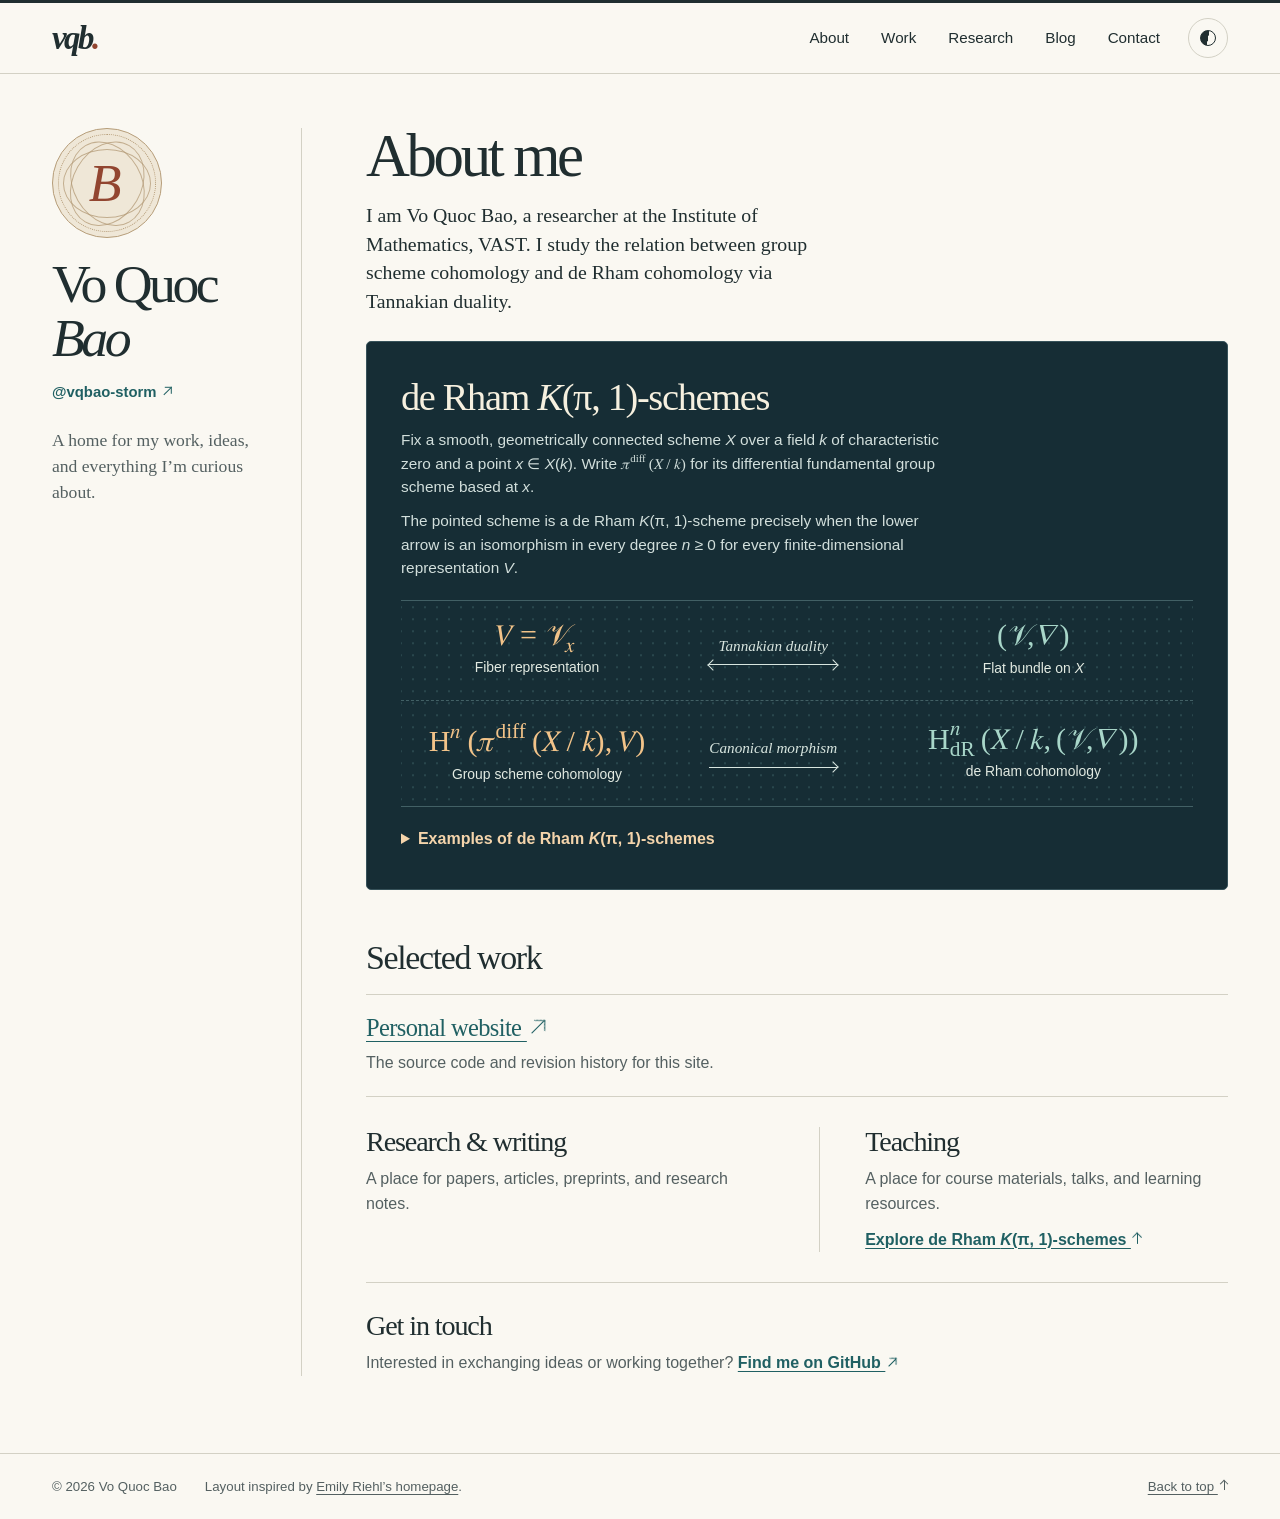
==== index.html @ aac52828 "Present de Rham K(π,1)-schemes with differential fundamental group notation" ====
<!doctype html>
<html lang="en" id="top">
<head>
  <meta charset="utf-8">
  <meta name="viewport" content="width=device-width, initial-scale=1">
  <meta name="color-scheme" content="light dark">
  <meta name="description" content="Vo Quoc Bao’s personal website for mathematics, projects, research, and teaching.">
  <title>Vo Quoc Bao · Personal homepage</title>
  <link rel="icon" href="favicon.svg" type="image/svg+xml">
  <link rel="stylesheet" href="styles.css">
  <script src="main.js" defer></script>
</head>
<body>
  <a class="skip-link" href="#main">Skip to content</a>
  <header class="masthead">
    <div class="shell header-row">
      <a href="#top" class="signature" aria-label="Vo Quoc Bao, home">vqb<span>.</span></a>
      <nav id="navigation" class="site-nav" aria-label="Main navigation">
        <a href="#about">About</a>
        <a href="#work">Work</a>
        <a href="#publications">Research</a>
        <a href="#teaching">Blog</a>
        <a href="#contact">Contact</a>
      </nav>
      <div class="header-actions">
        <button class="theme-button" id="theme" type="button" aria-label="Switch color theme" title="Switch color theme" hidden>
          <span class="theme-icon" aria-hidden="true"></span>
        </button>
        <button class="menu-button" id="menu" type="button" aria-expanded="false" aria-controls="navigation" hidden>Menu</button>
      </div>
    </div>
  </header>

  <main class="layout shell" id="main">
    <header class="profile">
      <div class="profile-content">
        <div class="bookplate" aria-hidden="true">
          <span class="seal-ring"></span><span class="seal-ring"></span><span class="seal-ring"></span>
          <span class="seal-letter">B</span>
        </div>
        <div class="identity">
          <h1>Vo Quoc <em>Bao</em></h1>
          <a class="profile-link" href="https://github.com/vqbao-storm">@vqbao-storm <span class="link-arrow" aria-hidden="true"></span></a>
        </div>
        <p class="profile-note">A home for my work, ideas, and everything I’m curious about.</p>
      </div>
    </header>

    <div class="reading-column">
      <section id="about" aria-labelledby="about-title">
        <h2 id="about-title" class="opening-title">About me</h2>
        <p class="introduction">I am Vo Quoc Bao, a researcher at the Institute of Mathematics, VAST. I study the relation between group scheme cohomology and de Rham cohomology via Tannakian duality.</p>

        <figure class="comparison-plate" id="cohomology-comparison" aria-labelledby="comparison-title">
          <figcaption>
            <h3 id="comparison-title">de Rham <i>K</i>(π, 1)-schemes</h3>
            <p>Fix a smooth, geometrically connected scheme <i>X</i> over a field <i>k</i> of characteristic zero and a point <i>x</i> ∈ <i>X</i>(<i>k</i>). Write <math aria-label="pi diff of X over k"><msup><mi>π</mi><mtext>diff</mtext></msup><mo>(</mo><mi>X</mi><mo>/</mo><mi>k</mi><mo>)</mo></math> for its differential fundamental group scheme based at <i>x</i>.</p>
            <p>The pointed scheme is a de Rham <i>K</i>(π, 1)-scheme precisely when the lower arrow is an isomorphism in every degree <i>n</i> ≥ 0 for every finite-dimensional representation <i>V</i>.</p>
          </figcaption>

          <div class="comparison-diagram">
            <div class="comparison-row">
              <div class="comparison-term">
                <math aria-label="V equals the fiber of the bundle script V at x"><mi>V</mi><mo>=</mo><msub><mi mathvariant="normal">𝒱</mi><mi>x</mi></msub></math>
                <span>Fiber representation</span>
              </div>
              <div class="comparison-bridge"><span>Tannakian duality</span><i class="map-line two-way" aria-hidden="true"></i></div>
              <div class="comparison-term">
                <math aria-label="The bundle script V with integrable connection nabla"><mo>(</mo><mi mathvariant="normal">𝒱</mi><mo>,</mo><mi>∇</mi><mo>)</mo></math>
                <span>Flat bundle on <i>X</i></span>
              </div>
            </div>
            <div class="comparison-row">
              <div class="comparison-term">
                <math aria-label="Degree n group scheme cohomology of pi diff of X over k with coefficients in V"><msup><mi mathvariant="normal">H</mi><mi>n</mi></msup><mo>(</mo><msup><mi>π</mi><mtext>diff</mtext></msup><mo>(</mo><mi>X</mi><mo>/</mo><mi>k</mi><mo>)</mo><mo>,</mo><mi>V</mi><mo>)</mo></math>
                <span>Group scheme cohomology</span>
              </div>
              <div class="comparison-bridge"><span>Canonical morphism</span><i class="map-line" aria-hidden="true"></i></div>
              <div class="comparison-term">
                <math aria-label="Degree n de Rham cohomology of X over k with coefficients in script V and nabla"><msubsup><mi mathvariant="normal">H</mi><mtext>dR</mtext><mi>n</mi></msubsup><mo>(</mo><mi>X</mi><mo>/</mo><mi>k</mi><mo>,</mo><mo>(</mo><mi mathvariant="normal">𝒱</mi><mo>,</mo><mi>∇</mi><mo>)</mo><mo>)</mo></math>
                <span>de Rham cohomology</span>
              </div>
            </div>
          </div>

          <details class="comparison-example">
            <summary>Examples of de Rham <i>K</i>(π, 1)-schemes</summary>
            <p>Smooth projective curves of genus at least one satisfy this property, as shown in <a href="https://arxiv.org/abs/2503.19695">my paper with Phung Ho Hai and Dao Van Thinh</a>.</p>
            <p>Abelian varieties also satisfy it in every dimension. See <a href="https://arxiv.org/abs/2601.01595">my paper with Quang-Khai Nguyen</a>.</p>
          </details>
        </figure>
      </section>

      <section class="work-section" id="work" aria-labelledby="work-title">
        <h2 id="work-title">Selected work</h2>
        <article class="work-entry">
          <div>
            <h3><a href="https://github.com/vqbao-storm/Vo-Quoc-Bao">Personal website <span class="link-arrow" aria-hidden="true"></span></a></h3>
            <p>The source code and revision history for this site.</p>
          </div>
        </article>
      </section>

      <div class="academic-sections">
        <section id="publications" aria-labelledby="publications-title">
          <h2 id="publications-title">Research &amp; writing</h2>
          <p>A place for papers, articles, preprints, and research notes.</p>
        </section>
        <section id="teaching" aria-labelledby="teaching-title">
          <h2 id="teaching-title">Teaching</h2>
          <p>A place for course materials, talks, and learning resources.</p>
          <a class="inline-link" href="#cohomology-comparison">Explore de Rham <i>K</i>(π, 1)-schemes <span class="link-arrow up" aria-hidden="true"></span></a>
        </section>
      </div>

      <section class="contact" id="contact" aria-labelledby="contact-title">
        <h2 id="contact-title">Get in touch</h2>
        <p>Interested in exchanging ideas or working together? <a class="inline-link" href="https://github.com/vqbao-storm">Find me on GitHub <span class="link-arrow" aria-hidden="true"></span></a></p>
      </section>
    </div>
  </main>

  <footer class="footer">
    <div class="shell footer-row">
      <span>© <span id="year">2026</span> Vo Quoc Bao</span>
      <span>Layout inspired by <a href="https://emilyriehl.github.io/">Emily Riehl’s homepage</a>.</span>
      <a class="back-link" href="#top">Back to top <span class="link-arrow up" aria-hidden="true"></span></a>
    </div>
  </footer>
</body>
</html>
---- styles.css ----
:root {
  color-scheme: light;
  --paper: #faf8f2;
  --ink: #202e30;
  --muted: #546061;
  --rule: #d3d1c5;
  --accent: #924530;
  --link: #206063;
  --seal-paper: #efe7d7;
  --seal-line: #b59c78;
  --serif: "STIX Two Text", "Iowan Old Style", "Palatino Linotype", Georgia, serif;
  --sans: "Source Sans 3", "Segoe UI", Arial, sans-serif;
}
:root[data-theme="dark"] {
  color-scheme: dark;
  --paper: #192526;
  --ink: #f0ede2;
  --muted: #bdc8c4;
  --rule: #405050;
  --accent: #edab8c;
  --link: #91d3c8;
  --seal-paper: #2d3532;
  --seal-line: #9d8b73;
}
@media (prefers-color-scheme: dark) {
  :root:not([data-theme]) {
    color-scheme: dark;
    --paper: #192526;
    --ink: #f0ede2;
    --muted: #bdc8c4;
    --rule: #405050;
    --accent: #edab8c;
    --link: #91d3c8;
    --seal-paper: #2d3532;
    --seal-line: #9d8b73;
  }
}

* { box-sizing: border-box; }
html { scroll-padding-top: 2rem; }
body {
  margin: 0;
  background: var(--paper);
  color: var(--ink);
  font: 1rem/1.6 var(--sans);
  -webkit-text-size-adjust: 100%;
}
[hidden] { display: none !important; }
h1, h2, h3, p, figure { margin: 0; }
h1, h2, h3 {
  font-family: var(--serif);
  font-weight: 400;
  line-height: 1.1;
  text-wrap: balance;
}
h2 { font-size: clamp(1.8rem, 2.65vw, 2.45rem); letter-spacing: -.04em; }
a { color: inherit; text-underline-offset: .21em; text-decoration-thickness: 1px; }
a:hover { color: var(--accent); }
:focus-visible { outline: 2px solid var(--link); outline-offset: 4px; }
button { font-family: inherit; }
.shell { width: min(1176px, calc(100% - 88px)); margin-inline: auto; }
.visually-hidden, .skip-link:not(:focus) {
  position: absolute;
  width: 1px;
  height: 1px;
  padding: 0;
  overflow: hidden;
  clip-path: inset(50%);
  white-space: nowrap;
}
.skip-link:focus {
  position: fixed;
  inset: .6rem auto auto 1rem;
  z-index: 5;
  padding: .5rem 1rem;
  background: var(--paper);
}

/* The masthead and profile stay separate from the reading column. */
.masthead { border-top: 3px solid var(--ink); border-bottom: 1px solid var(--rule); }
.header-row { display: flex; align-items: center; min-height: 70px; gap: 28px; }
.signature {
  margin-right: auto;
  color: var(--ink);
  font: italic 600 2.05rem/1 var(--serif);
  letter-spacing: -.075em;
  text-decoration: none;
}
.signature span { color: var(--accent); }
.site-nav, .header-actions { display: flex; align-items: center; }
.site-nav { gap: clamp(18px, 2.5vw, 34px); flex-wrap: wrap; }
.site-nav a {
  padding-block: 7px;
  font-size: .95rem;
  text-decoration: none;
}
.site-nav a:hover, .site-nav a:focus-visible { text-decoration: underline; }
.header-actions { gap: 8px; }
.theme-button, .menu-button {
  display: inline-grid;
  place-items: center;
  min-width: 40px;
  height: 40px;
  margin: 0;
  padding: 0 10px;
  border: 1px solid var(--rule);
  border-radius: 50%;
  background: transparent;
  color: var(--ink);
  cursor: pointer;
}
.theme-button:hover, .menu-button:hover { border-color: var(--muted); }
.theme-icon {
  width: 16px;
  height: 16px;
  border: 1.4px solid currentColor;
  border-radius: 50%;
  background: linear-gradient(100deg, currentColor 50%, transparent 51%);
}
.menu-button { border-radius: 5px; padding-inline: 13px; font-size: .92rem; }

.layout {
  display: grid;
  grid-template-columns: clamp(190px, 20vw, 250px) minmax(0, 1fr);
  gap: clamp(36px, 5vw, 75px);
  padding-block: clamp(34px, 4.25vw, 64px) clamp(45px, 6vw, 82px);
}
.profile { border-right: 1px solid var(--rule); padding-right: clamp(18px, 2.5vw, 36px); }
.profile-content { position: sticky; top: 32px; }
.bookplate {
  position: relative;
  display: grid;
  place-items: center;
  isolation: isolate;
  width: 110px;
  aspect-ratio: 1;
  border-radius: 50%;
  border: 1px solid var(--seal-line);
  background: var(--seal-paper);
  color: var(--accent);
}
.bookplate::before {
  content: "";
  position: absolute;
  inset: 5px;
  border: 1px dotted var(--seal-line);
  border-radius: inherit;
}
.seal-ring {
  position: absolute;
  inset: 18% 9%;
  border: 1px solid var(--seal-line);
  border-radius: 50%;
  opacity: .76;
}
.seal-ring:nth-child(2) { transform: rotate(60deg); }
.seal-ring:nth-child(3) { transform: rotate(120deg); }
.seal-letter { z-index: 1; font: italic 3.35rem/1 var(--serif); padding-right: .07em; }
.identity { margin-top: 20px; }
.identity h1 {
  font-size: clamp(2.65rem, 4.2vw, 3.9rem);
  line-height: .99;
  letter-spacing: -.065em;
}
.identity h1 em { display: block; }
.profile-link {
  display: inline-block;
  margin-top: 16px;
  color: var(--link);
  font-size: .93rem;
  font-weight: 600;
  text-decoration: none;
}
.profile-link:hover { text-decoration: underline; }
.profile-note {
  max-width: 24ch;
  margin-top: 22px;
  color: var(--muted);
  font: 1.1rem/1.48 var(--serif);
}
.reading-column { min-width: 0; }
.opening-title {
  margin-top: -.06em;
  font-size: clamp(2.7rem, 4.75vw, 4.25rem);
  line-height: 1.02;
  letter-spacing: -.055em;
}
.introduction {
  max-width: 48ch;
  margin-top: 14px;
  margin-bottom: 25px;
  font: clamp(1.15rem, 1.55vw, 1.4rem)/1.45 var(--serif);
}

/* Two rows separate the equivalence of coefficients from the cohomology map. */
.comparison-plate {
  --plate-line: #426065;
  --plate-gold: #f2c389;
  --plate-jade: #a8d6c9;
  container-type: inline-size;
  color: #f6f0df;
  background: #162d35;
  border: 1px solid #37525a;
  border-radius: 5px;
  padding: clamp(18px, 3vw, 34px);
}
.comparison-plate figcaption h3 {
  font-size: clamp(1.75rem, 3vw, 2.65rem);
  letter-spacing: -.035em;
}
.comparison-plate figcaption p, .comparison-example p {
  color: #d2dfdc;
  max-width: 65ch;
  font-size: .96rem;
  line-height: 1.55;
  margin-top: .6rem;
}
.comparison-diagram {
  margin-top: 1.25rem;
  border-block: 1px solid var(--plate-line);
  background: radial-gradient(circle, #29474d .72px, transparent .92px) 50% / 12px 12px;
}
.comparison-row {
  display: grid;
  grid-template-columns: minmax(0, 1fr) minmax(7.6rem, .7fr) minmax(0, 1.18fr);
  align-items: center;
  gap: 12px;
  padding: 22px 4px;
}
.comparison-row + .comparison-row { border-top: 1px dashed var(--plate-line); }
.comparison-term, .comparison-bridge { text-align: center; }
.comparison-term math { color: var(--plate-gold); font-size: clamp(1.35rem, 3.8cqi, 2rem); }
.comparison-term:last-child math { color: var(--plate-jade); }
.comparison-term > span {
  display: block;
  margin-top: 6px;
  font: .87rem/1.35 var(--sans);
  color: #e2eae2;
}
.comparison-bridge {
  display: flex;
  flex-direction: column;
  align-items: center;
  gap: 9px;
  color: #d8e5df;
  font: italic .95rem/1.28 var(--serif);
}
.map-line {
  display: block;
  position: relative;
  width: min(100%, 8rem);
  height: 1px;
  background: currentColor;
}
.map-line::after, .map-line.two-way::before {
  position: absolute;
  content: "";
  width: 7px;
  height: 7px;
  top: 50%;
  border-top: 1px solid;
  border-right: 1px solid;
}
.map-line::after { right: 0; transform: translateY(-50%) rotate(45deg); }
.map-line.two-way::before { left: 0; transform: translateY(-50%) rotate(-135deg); }
.comparison-example { margin-top: 15px; }
.comparison-example summary {
  width: fit-content;
  padding-block: 4px;
  cursor: pointer;
  font-weight: 600;
  color: #f4d4ab;
}
.comparison-example a { color: var(--plate-jade); font-size: .94rem; }
.comparison-example summary:hover, .comparison-example a:hover { color: white; }
.comparison-example :focus-visible { outline-color: var(--plate-gold); }
@container (max-width: 34rem) {
  .comparison-row { grid-template-columns: minmax(0, 1fr) 2rem minmax(0, 1.28fr); gap: 5px; padding: 14px 0 18px; }
  .comparison-bridge { display: contents; }
  .comparison-bridge span { grid-row: 1; grid-column: 1 / -1; margin-bottom: 4px; }
  .comparison-term { grid-row: 2; grid-column: 1; }
  .comparison-term:last-child { grid-column: 3; }
  .comparison-term math { font-size: clamp(1rem, 4cqi, 1.45rem); }
  .map-line { grid-row: 2; grid-column: 2; }
}
@container (max-width: 23rem) {
  .comparison-row { grid-template-columns: 1fr; gap: 9px; }
  .comparison-term, .comparison-term:last-child { grid-column: 1; grid-row: auto; }
  .comparison-bridge { display: flex; flex-direction: row; justify-content: center; gap: 12px; padding: 6px 0; }
  .comparison-bridge span { margin: 0; }
  .map-line { width: 15px; transform: rotate(90deg); }
}

.work-section { padding-top: clamp(32px, 3.8vw, 56px); }
.work-entry { margin-top: 18px; border-block: 1px solid var(--rule); padding: 20px 0; }
.work-entry h3 { font-size: 1.53rem; letter-spacing: -.025em; }
.work-entry h3 a { color: var(--link); }
.work-entry h3 a:hover { color: var(--accent); }
/* Draw link arrows so they also display with narrow symbol font coverage. */
.link-arrow {
  display: inline-block;
  position: relative;
  width: .68em;
  height: .68em;
  margin-left: .09em;
  vertical-align: .03em;
  transform: rotate(-45deg);
}
.link-arrow::before, .link-arrow::after { content: ""; position: absolute; }
.link-arrow::before { left: 0; right: 0; top: 50%; border-top: 1.4px solid; }
.link-arrow::after {
  right: 0;
  top: 50%;
  width: .40em;
  height: .40em;
  border-right: 1.4px solid;
  border-top: 1.4px solid;
  transform: translateY(-45%) rotate(45deg);
}
.link-arrow.up { transform: rotate(-90deg); }
.work-entry p, .academic-sections p, .contact p { margin-top: 8px; color: var(--muted); }
.academic-sections {
  display: grid;
  grid-template-columns: 1fr 1fr;
  gap: clamp(25px, 3.5vw, 54px);
  padding-block: 30px;
}
.academic-sections > section + section { border-left: 1px solid var(--rule); padding-left: clamp(25px, 3.5vw, 54px); }
.academic-sections h2, .contact h2 { font-size: clamp(1.55rem, 2.2vw, 2rem); }
.inline-link { color: var(--link); font-weight: 600; }
.academic-sections .inline-link { display: inline-block; margin-top: 10px; }
.contact { border-top: 1px solid var(--rule); padding-top: 28px; }
.footer { border-top: 1px solid var(--rule); }
.footer-row {
  display: flex;
  align-items: baseline;
  flex-wrap: wrap;
  gap: 10px 28px;
  padding-block: 22px;
  color: var(--muted);
  font-size: .83rem;
}
.back-link { margin-left: auto; }

@media (max-width: 900px) {
  .shell { width: calc(100% - 48px); }
  .layout { grid-template-columns: 164px minmax(0, 1fr); gap: 28px; }
  .bookplate { width: 88px; }
  .seal-letter { font-size: 2.8rem; }
  .profile-note { font-size: 1rem; }
}
@media (max-width: 760px) {
  .layout { display: block; }
  .profile { border-right: 0; border-bottom: 1px solid var(--rule); padding: 0 0 22px; margin-bottom: 25px; }
  .profile-content {
    position: static;
    display: grid;
    grid-template-columns: auto 1fr;
    align-items: center;
    gap: 8px 20px;
  }
  .bookplate { width: 74px; grid-row: 1 / 3; }
  .seal-letter { font-size: 2.3rem; }
  .identity { margin: 0; }
  .identity h1 { font-size: 2.25rem; }
  .identity h1 em { display: inline; }
  .profile-link { margin-top: 6px; }
  .profile-note { margin: 0; max-width: 52ch; grid-column: 2; }
}
@media (max-width: 650px) {
  .shell { width: calc(100% - 36px); }
  .header-row { flex-wrap: wrap; gap: 0 12px; min-height: 60px; }
  .signature { padding-block: 10px; }
  .site-nav { width: 100%; order: 3; padding-bottom: 8px; gap: 2px 17px; }
  .layout { padding-top: 23px; }
}
@media (max-width: 520px) {
  .academic-sections { grid-template-columns: 1fr; gap: 20px; padding-block: 22px; }
  .academic-sections > section + section { border-left: 0; border-top: 1px solid var(--rule); padding: 18px 0 0; }
  .footer-row { display: grid; gap: 7px; }
  .back-link { margin: 0; justify-self: start; }
}
@media (max-width: 370px) {
  .profile-content { gap: 6px 12px; }
  .bookplate { width: 60px; grid-row: 1; }
  .seal-letter { font-size: 1.95rem; }
  .profile-note { grid-column: 1 / -1; }
  .identity h1 { font-size: 1.95rem; }
}
@media print {
  :root, :root[data-theme="dark"] {
    --paper: white; --ink: black; --muted: #333; --link: #154647; --rule: #bbb;
  }
  .masthead, .header-actions, .back-link, .bookplate { display: none; }
  .shell { width: 100%; }
  .layout { display: block; padding: 0; }
  .profile { border: 0; padding: 0; margin-bottom: 1.5rem; }
  .profile-content { position: static; display: block; }
  .identity h1 em { display: inline; }
  .comparison-plate { break-inside: avoid; print-color-adjust: exact; }
}
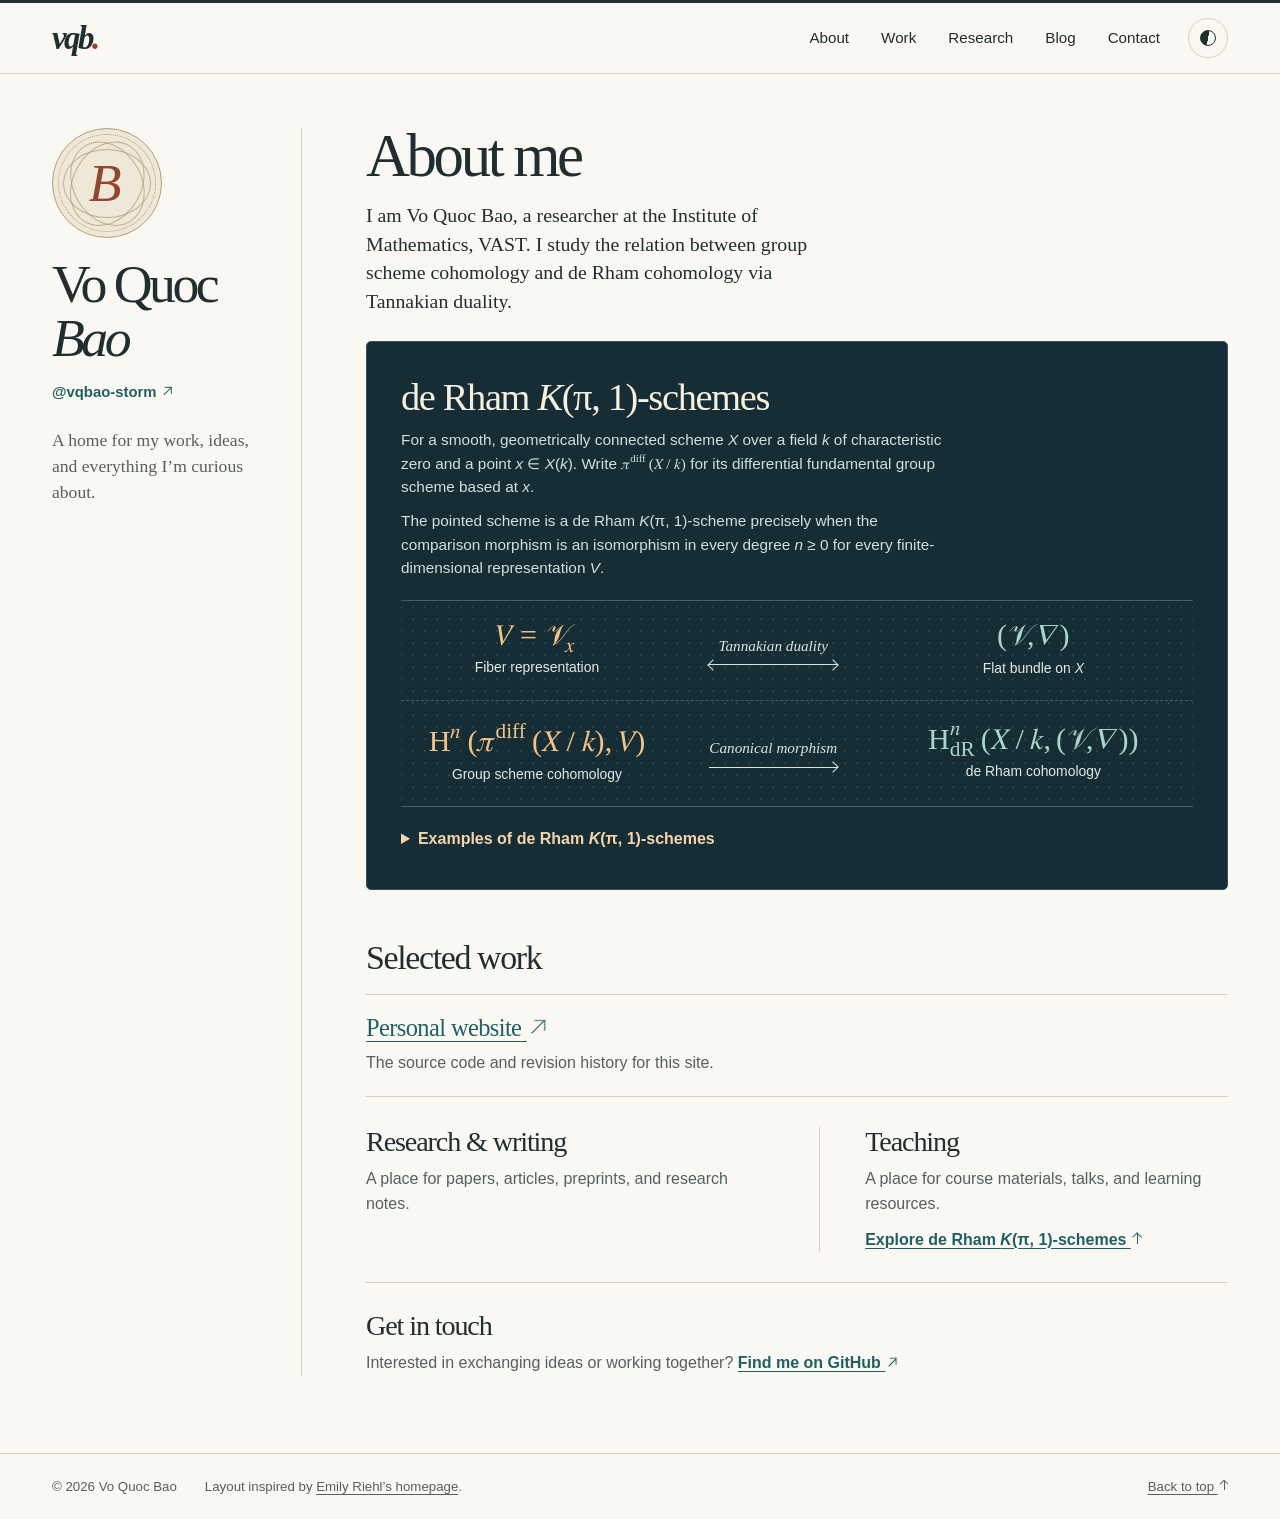
==== commit ff252575: "Update index.html" ====
--- a/index.html
+++ b/index.html
@@ -54,8 +54,8 @@
         <figure class="comparison-plate" id="cohomology-comparison" aria-labelledby="comparison-title">
           <figcaption>
             <h3 id="comparison-title">de Rham <i>K</i>(π, 1)-schemes</h3>
-            <p>Fix a smooth, geometrically connected scheme <i>X</i> over a field <i>k</i> of characteristic zero and a point <i>x</i> ∈ <i>X</i>(<i>k</i>). Write <math aria-label="pi diff of X over k"><msup><mi>π</mi><mtext>diff</mtext></msup><mo>(</mo><mi>X</mi><mo>/</mo><mi>k</mi><mo>)</mo></math> for its differential fundamental group scheme based at <i>x</i>.</p>
-            <p>The pointed scheme is a de Rham <i>K</i>(π, 1)-scheme precisely when the lower arrow is an isomorphism in every degree <i>n</i> ≥ 0 for every finite-dimensional representation <i>V</i>.</p>
+            <p>For a smooth, geometrically connected scheme <i>X</i> over a field <i>k</i> of characteristic zero and a point <i>x</i> ∈ <i>X</i>(<i>k</i>). Write <math aria-label="pi diff of X over k"><msup><mi>π</mi><mtext>diff</mtext></msup><mo>(</mo><mi>X</mi><mo>/</mo><mi>k</mi><mo>)</mo></math> for its differential fundamental group scheme based at <i>x</i>.</p>
+            <p>The pointed scheme is a de Rham <i>K</i>(π, 1)-scheme precisely when the comparison morphism is an isomorphism in every degree <i>n</i> ≥ 0 for every finite-dimensional representation <i>V</i>.</p>
           </figcaption>
 
           <div class="comparison-diagram">
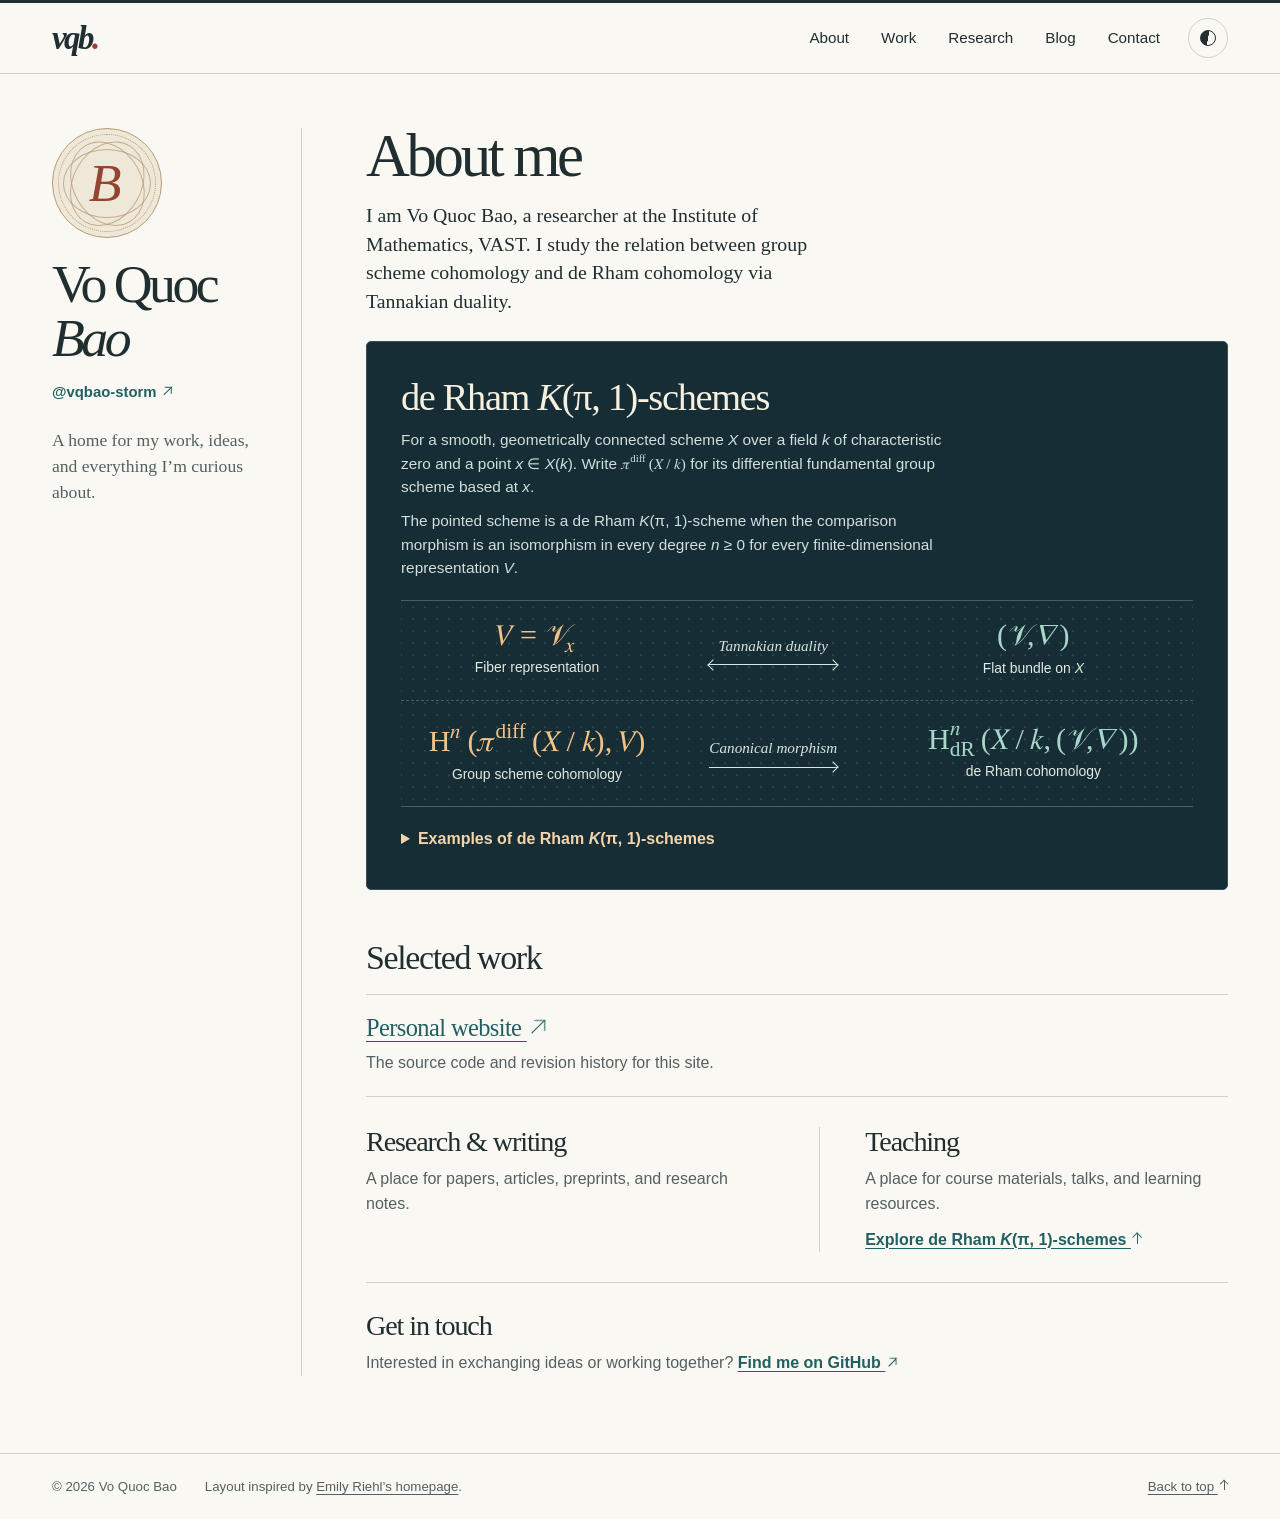
==== commit a63b2326: "Update index.html" ====
--- a/index.html
+++ b/index.html
@@ -55,7 +55,7 @@
           <figcaption>
             <h3 id="comparison-title">de Rham <i>K</i>(π, 1)-schemes</h3>
             <p>For a smooth, geometrically connected scheme <i>X</i> over a field <i>k</i> of characteristic zero and a point <i>x</i> ∈ <i>X</i>(<i>k</i>). Write <math aria-label="pi diff of X over k"><msup><mi>π</mi><mtext>diff</mtext></msup><mo>(</mo><mi>X</mi><mo>/</mo><mi>k</mi><mo>)</mo></math> for its differential fundamental group scheme based at <i>x</i>.</p>
-            <p>The pointed scheme is a de Rham <i>K</i>(π, 1)-scheme precisely when the comparison morphism is an isomorphism in every degree <i>n</i> ≥ 0 for every finite-dimensional representation <i>V</i>.</p>
+            <p>The pointed scheme is a de Rham <i>K</i>(π, 1)-scheme  when the comparison morphism is an isomorphism in every degree <i>n</i> ≥ 0 for every finite-dimensional representation <i>V</i>.</p>
           </figcaption>
 
           <div class="comparison-diagram">
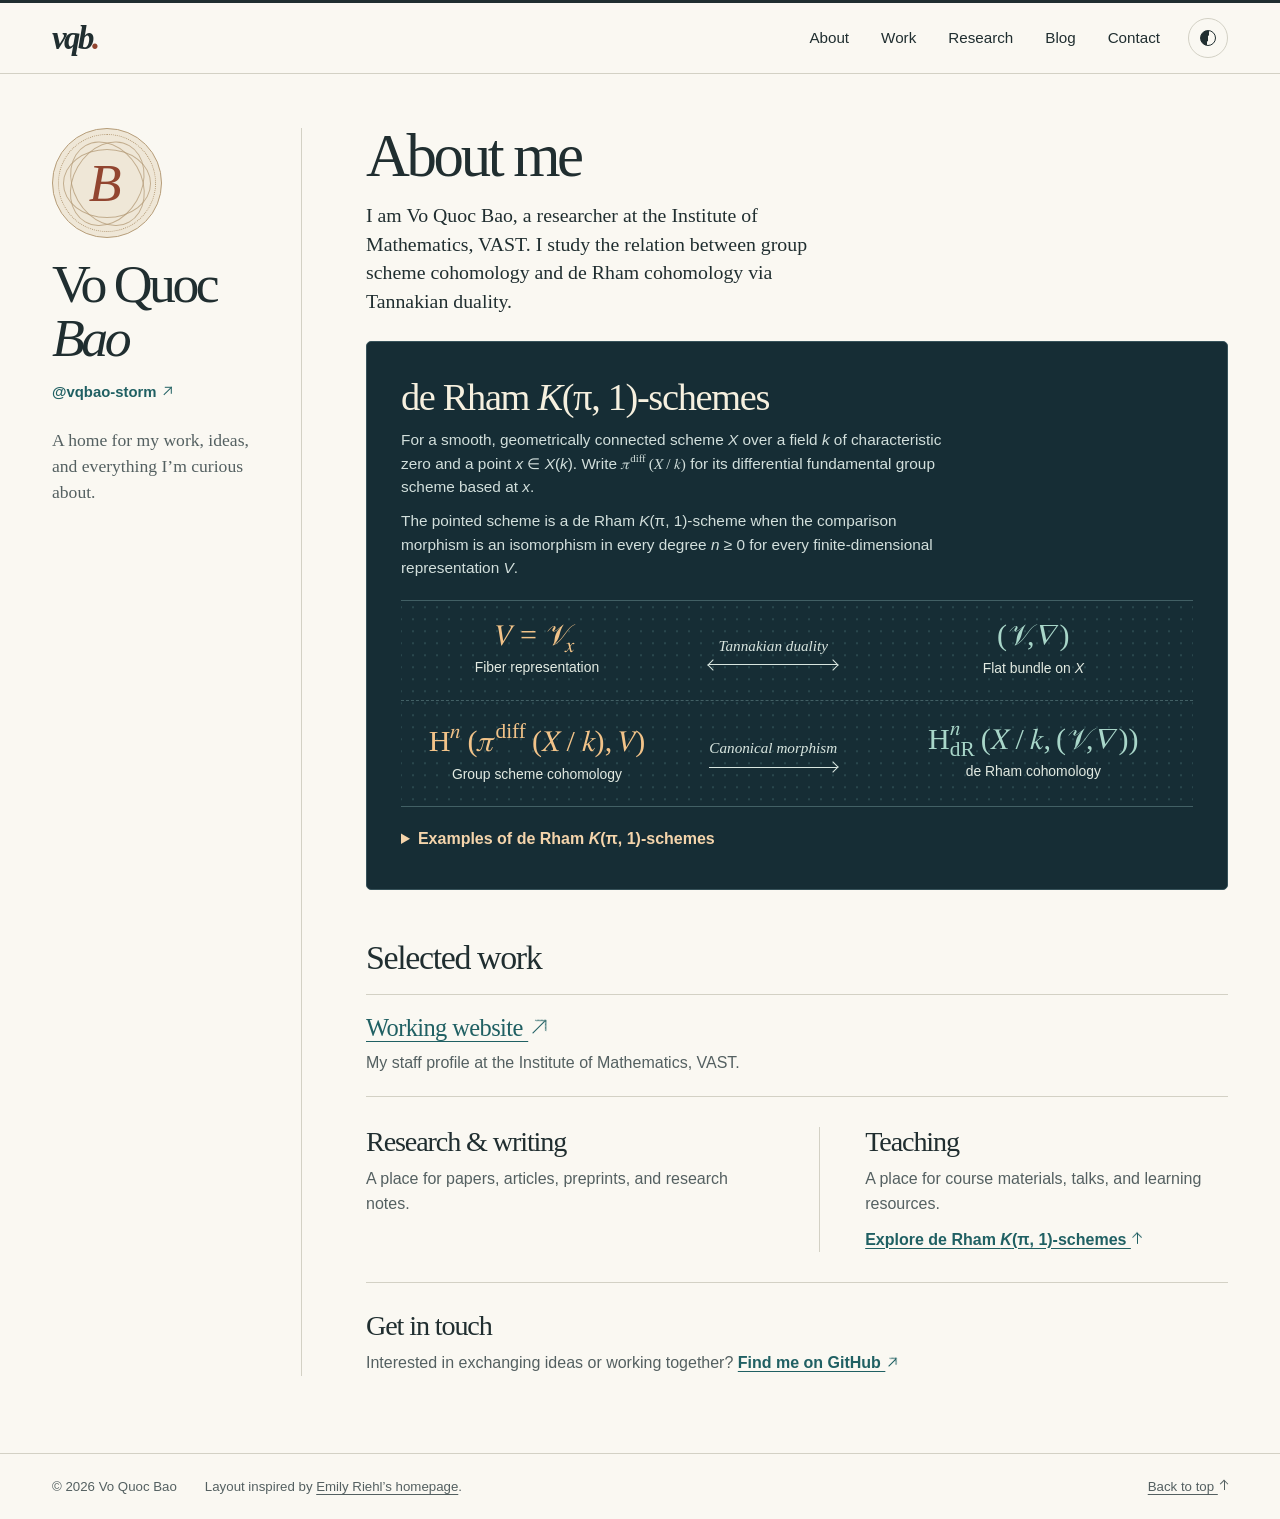
==== commit 5422f4dd: "Link the Working website entry to Vo Quoc Bao’s institute profile" ====
--- a/index.html
+++ b/index.html
@@ -95,8 +95,8 @@
         <h2 id="work-title">Selected work</h2>
         <article class="work-entry">
           <div>
-            <h3><a href="https://github.com/vqbao-storm/Vo-Quoc-Bao">Personal website <span class="link-arrow" aria-hidden="true"></span></a></h3>
-            <p>The source code and revision history for this site.</p>
+            <h3><a href="https://math.ac.vn/staff/vo-quoc-bao">Working website <span class="link-arrow" aria-hidden="true"></span></a></h3>
+            <p>My staff profile at the Institute of Mathematics, VAST.</p>
           </div>
         </article>
       </section>
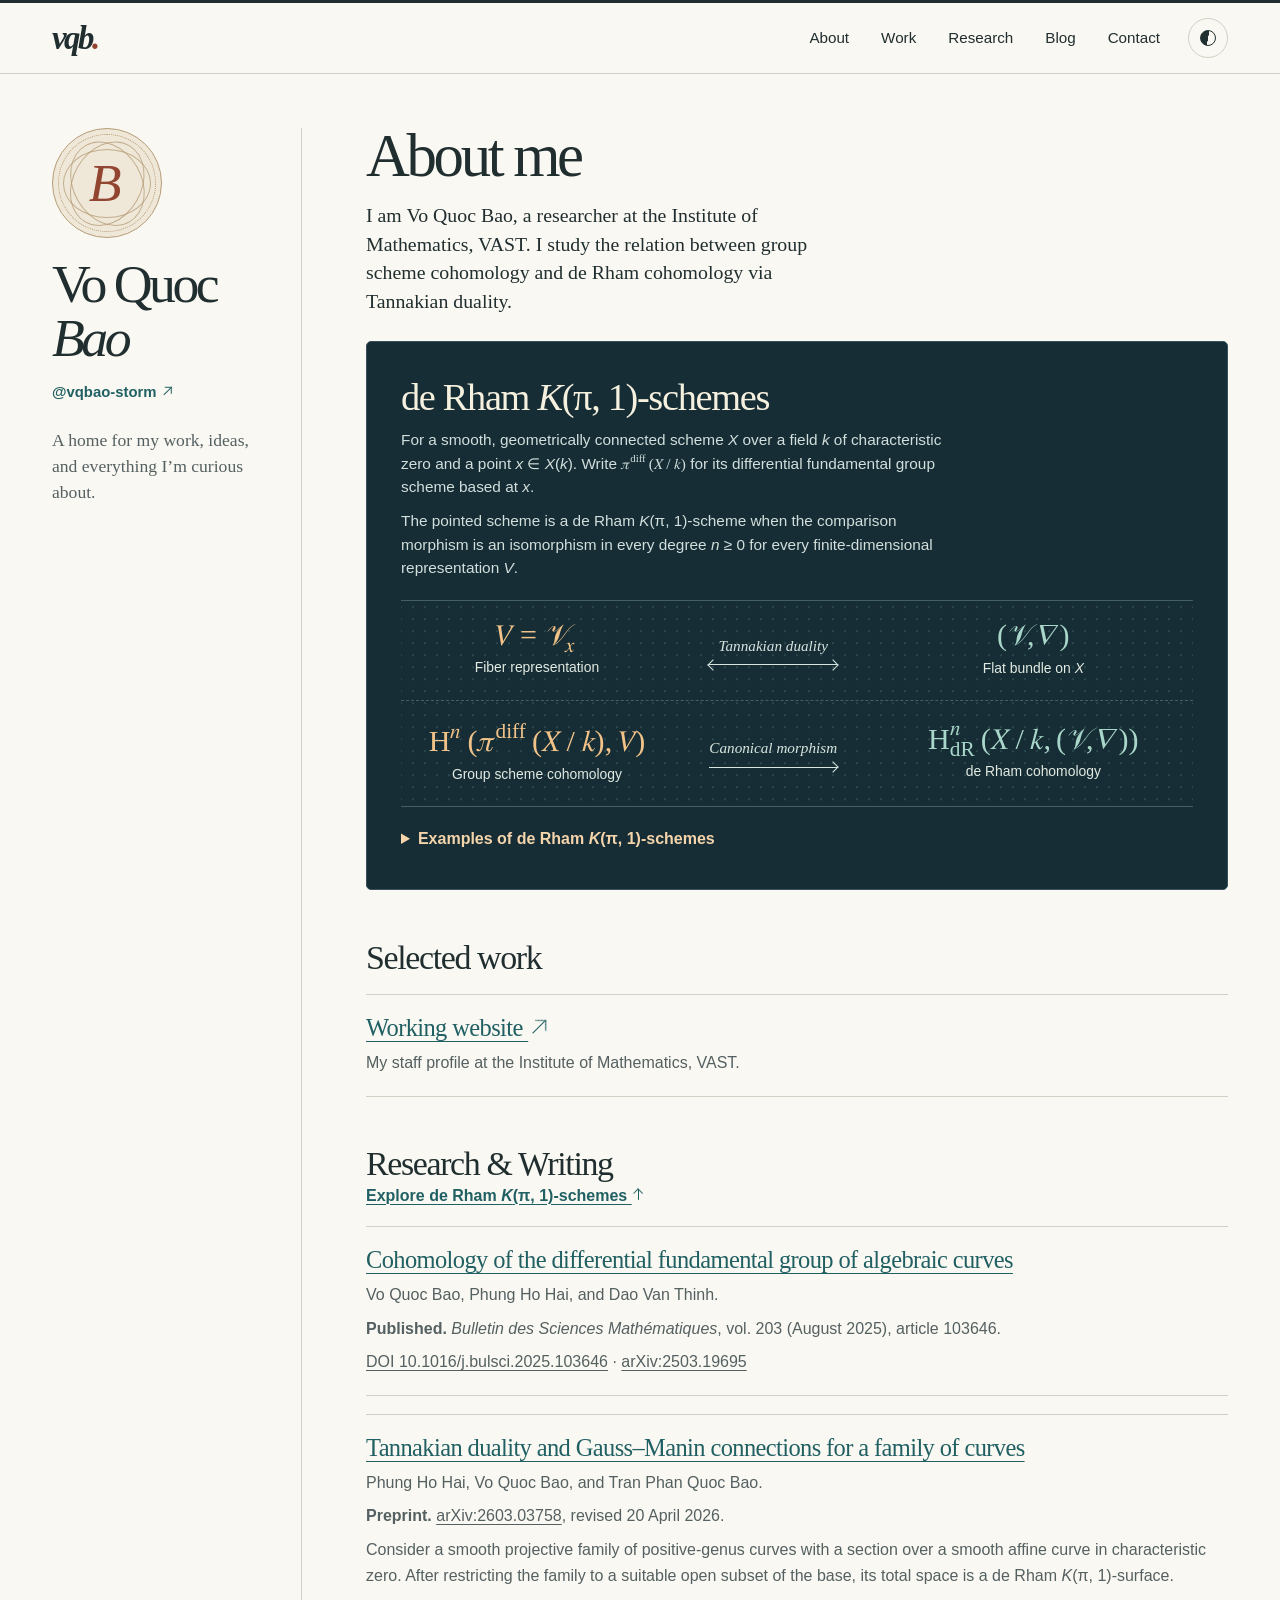
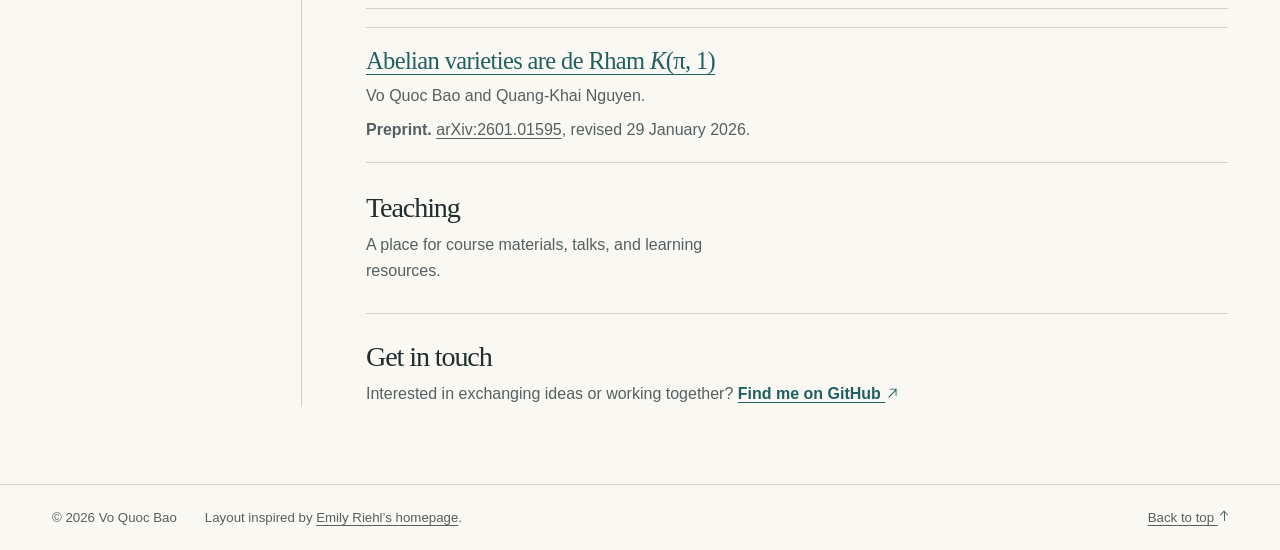
==== commit e615073f: "Move the de Rham research link and list articles with publication details" ====
--- a/index.html
+++ b/index.html
@@ -85,8 +85,9 @@
 
           <details class="comparison-example">
             <summary>Examples of de Rham <i>K</i>(π, 1)-schemes</summary>
-            <p>Smooth projective curves of genus at least one satisfy this property, as shown in <a href="https://arxiv.org/abs/2503.19695">my paper with Phung Ho Hai and Dao Van Thinh</a>.</p>
-            <p>Abelian varieties also satisfy it in every dimension. See <a href="https://arxiv.org/abs/2601.01595">my paper with Quang-Khai Nguyen</a>.</p>
+            <p>Smooth projective curves of positive genus satisfy this property. See our <a href="#paper-curves">published article on algebraic curves</a>.</p>
+            <p>Abelian varieties satisfy it in every dimension. See our <a href="#paper-abelian">preprint on abelian varieties</a>.</p>
+            <p>Certain surfaces arising from families of positive-genus curves also satisfy it. See the hypotheses in our <a href="#paper-surfaces">preprint on Gauss–Manin connections</a>.</p>
           </details>
         </figure>
       </section>
@@ -101,15 +102,35 @@
         </article>
       </section>
 
+      <section class="work-section" id="publications" aria-labelledby="publications-title">
+        <h2 id="publications-title">Research &amp; Writing</h2>
+        <p><a class="inline-link" href="#cohomology-comparison">Explore de Rham <i>K</i>(π, 1)-schemes <span class="link-arrow up" aria-hidden="true"></span></a></p>
+
+        <article class="work-entry" id="paper-curves">
+          <h3><a href="https://doi.org/10.1016/j.bulsci.2025.103646">Cohomology of the differential fundamental group of algebraic curves</a></h3>
+          <p>Vo Quoc Bao, Phung Ho Hai, and Dao Van Thinh.</p>
+          <p><strong>Published.</strong> <cite>Bulletin des Sciences Mathématiques</cite>, vol. 203 (August 2025), article 103646.</p>
+          <p><a href="https://doi.org/10.1016/j.bulsci.2025.103646">DOI 10.1016/j.bulsci.2025.103646</a> · <a href="https://arxiv.org/abs/2503.19695">arXiv:2503.19695</a></p>
+        </article>
+
+        <article class="work-entry" id="paper-surfaces">
+          <h3><a href="https://arxiv.org/abs/2603.03758">Tannakian duality and Gauss–Manin connections for a family of curves</a></h3>
+          <p>Phung Ho Hai, Vo Quoc Bao, and Tran Phan Quoc Bao.</p>
+          <p><strong>Preprint.</strong> <a href="https://arxiv.org/abs/2603.03758">arXiv:2603.03758</a>, revised 20 April 2026.</p>
+          <p>Consider a smooth projective family of positive-genus curves with a section over a smooth affine curve in characteristic zero. After restricting the family to a suitable open subset of the base, its total space is a de Rham <i>K</i>(π, 1)-surface.</p>
+        </article>
+
+        <article class="work-entry" id="paper-abelian">
+          <h3><a href="https://arxiv.org/abs/2601.01595">Abelian varieties are de Rham <i>K</i>(π, 1)</a></h3>
+          <p>Vo Quoc Bao and Quang-Khai Nguyen.</p>
+          <p><strong>Preprint.</strong> <a href="https://arxiv.org/abs/2601.01595">arXiv:2601.01595</a>, revised 29 January 2026.</p>
+        </article>
+      </section>
+
       <div class="academic-sections">
-        <section id="publications" aria-labelledby="publications-title">
-          <h2 id="publications-title">Research &amp; writing</h2>
-          <p>A place for papers, articles, preprints, and research notes.</p>
-        </section>
         <section id="teaching" aria-labelledby="teaching-title">
           <h2 id="teaching-title">Teaching</h2>
           <p>A place for course materials, talks, and learning resources.</p>
-          <a class="inline-link" href="#cohomology-comparison">Explore de Rham <i>K</i>(π, 1)-schemes <span class="link-arrow up" aria-hidden="true"></span></a>
         </section>
       </div>
 
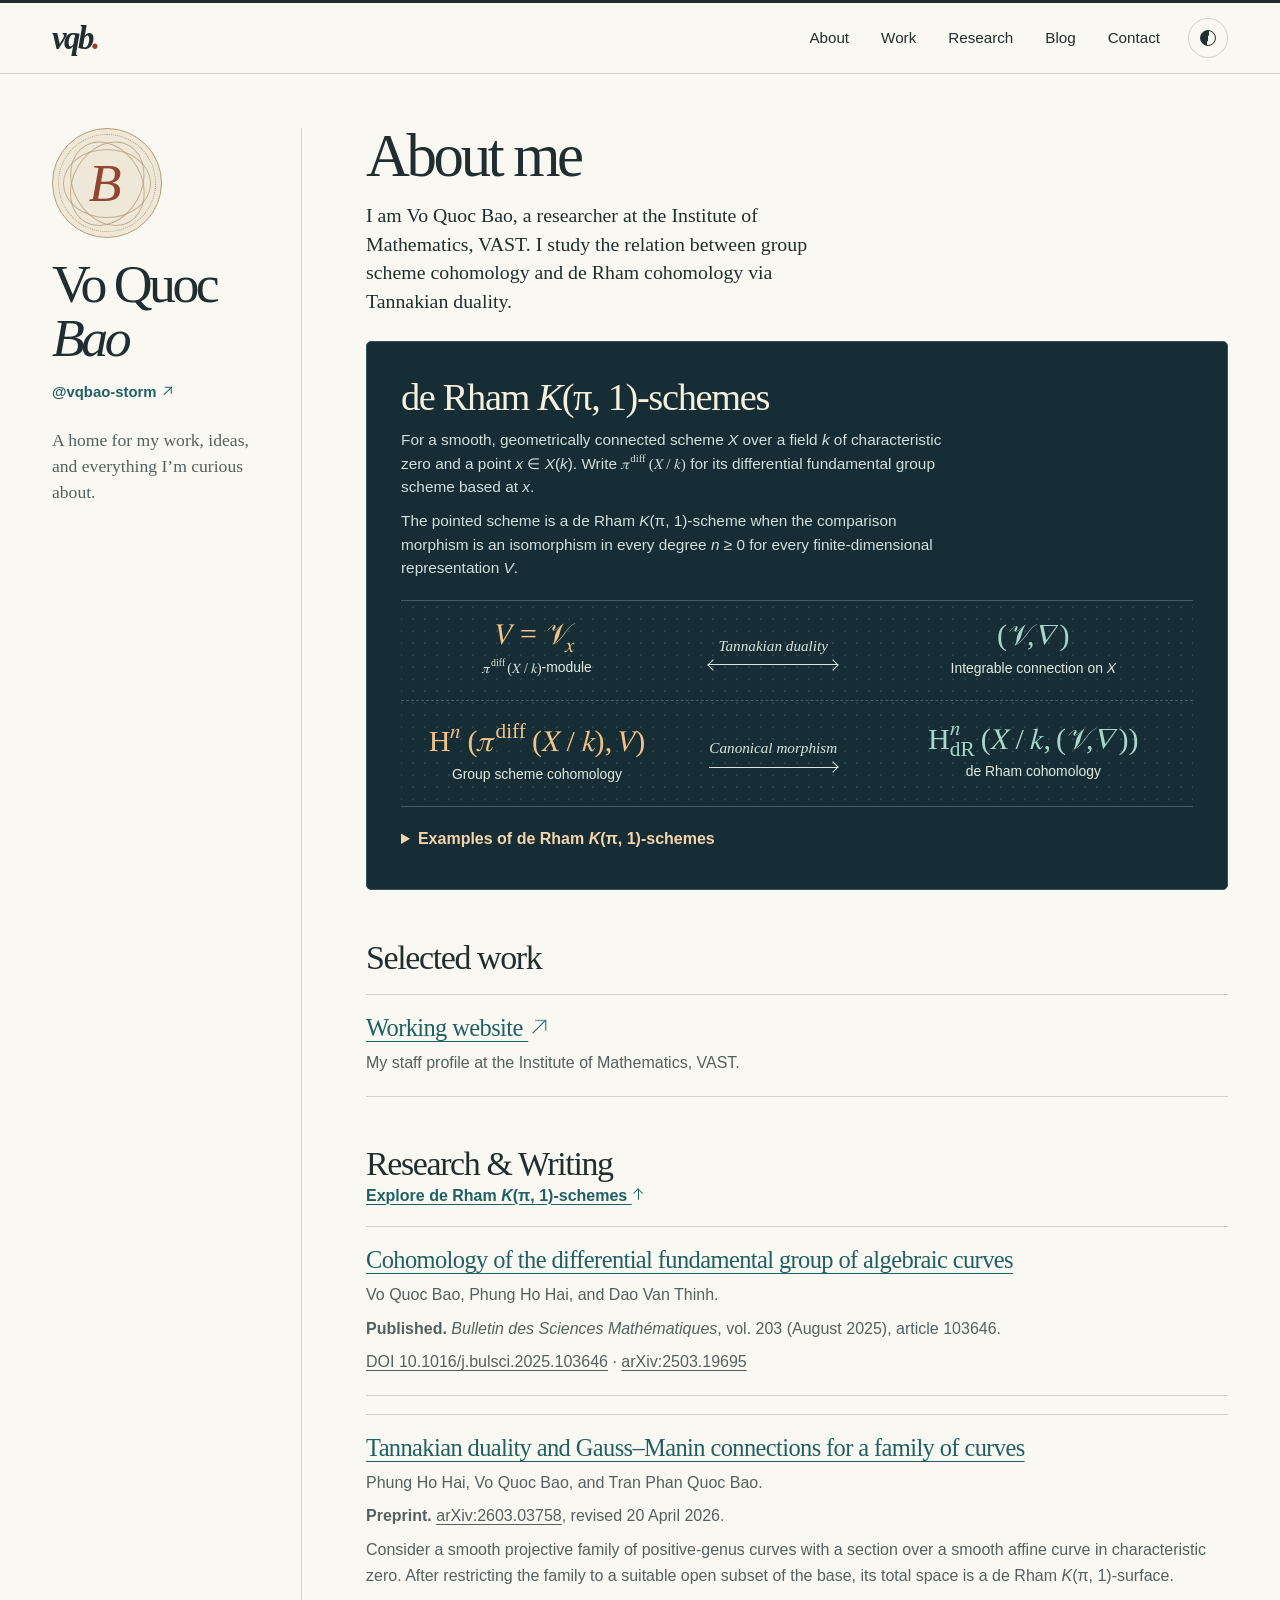
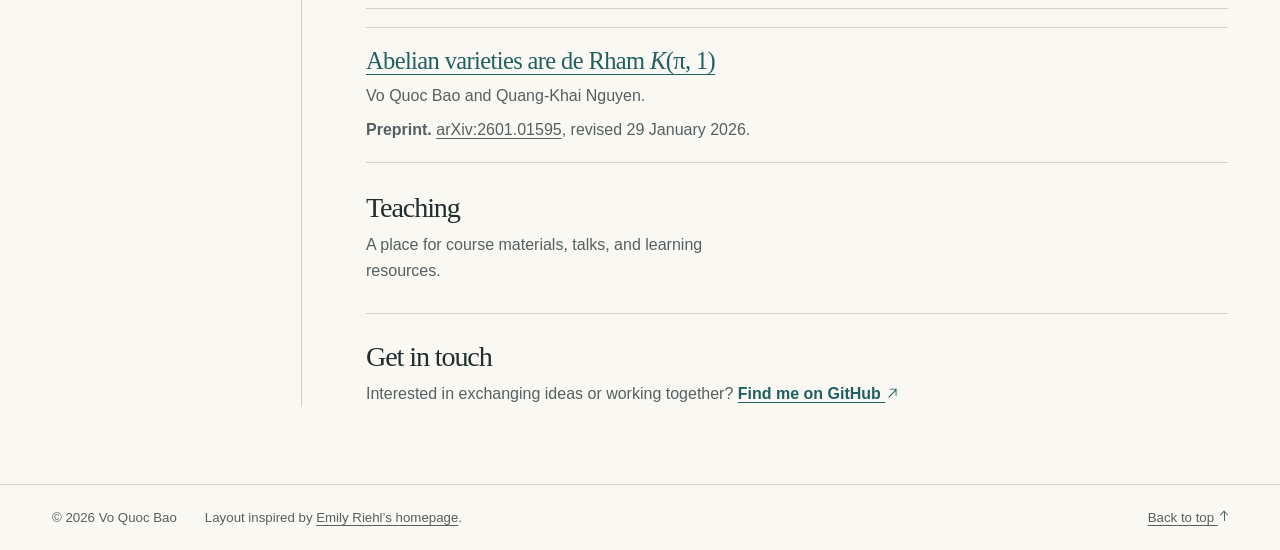
==== commit ceecc62e: "Label the Tannakian correspondence with modules and integrable connections" ====
--- a/index.html
+++ b/index.html
@@ -62,12 +62,12 @@
             <div class="comparison-row">
               <div class="comparison-term">
                 <math aria-label="V equals the fiber of the bundle script V at x"><mi>V</mi><mo>=</mo><msub><mi mathvariant="normal">𝒱</mi><mi>x</mi></msub></math>
-                <span>Fiber representation</span>
+                <span><math style="font-size: 1em; color: inherit" aria-label="pi diff of X over k"><msup><mi>π</mi><mtext>diff</mtext></msup><mo>(</mo><mi>X</mi><mo>/</mo><mi>k</mi><mo>)</mo></math>-module</span>
               </div>
               <div class="comparison-bridge"><span>Tannakian duality</span><i class="map-line two-way" aria-hidden="true"></i></div>
               <div class="comparison-term">
                 <math aria-label="The bundle script V with integrable connection nabla"><mo>(</mo><mi mathvariant="normal">𝒱</mi><mo>,</mo><mi>∇</mi><mo>)</mo></math>
-                <span>Flat bundle on <i>X</i></span>
+                <span>Integrable connection on <i>X</i></span>
               </div>
             </div>
             <div class="comparison-row">
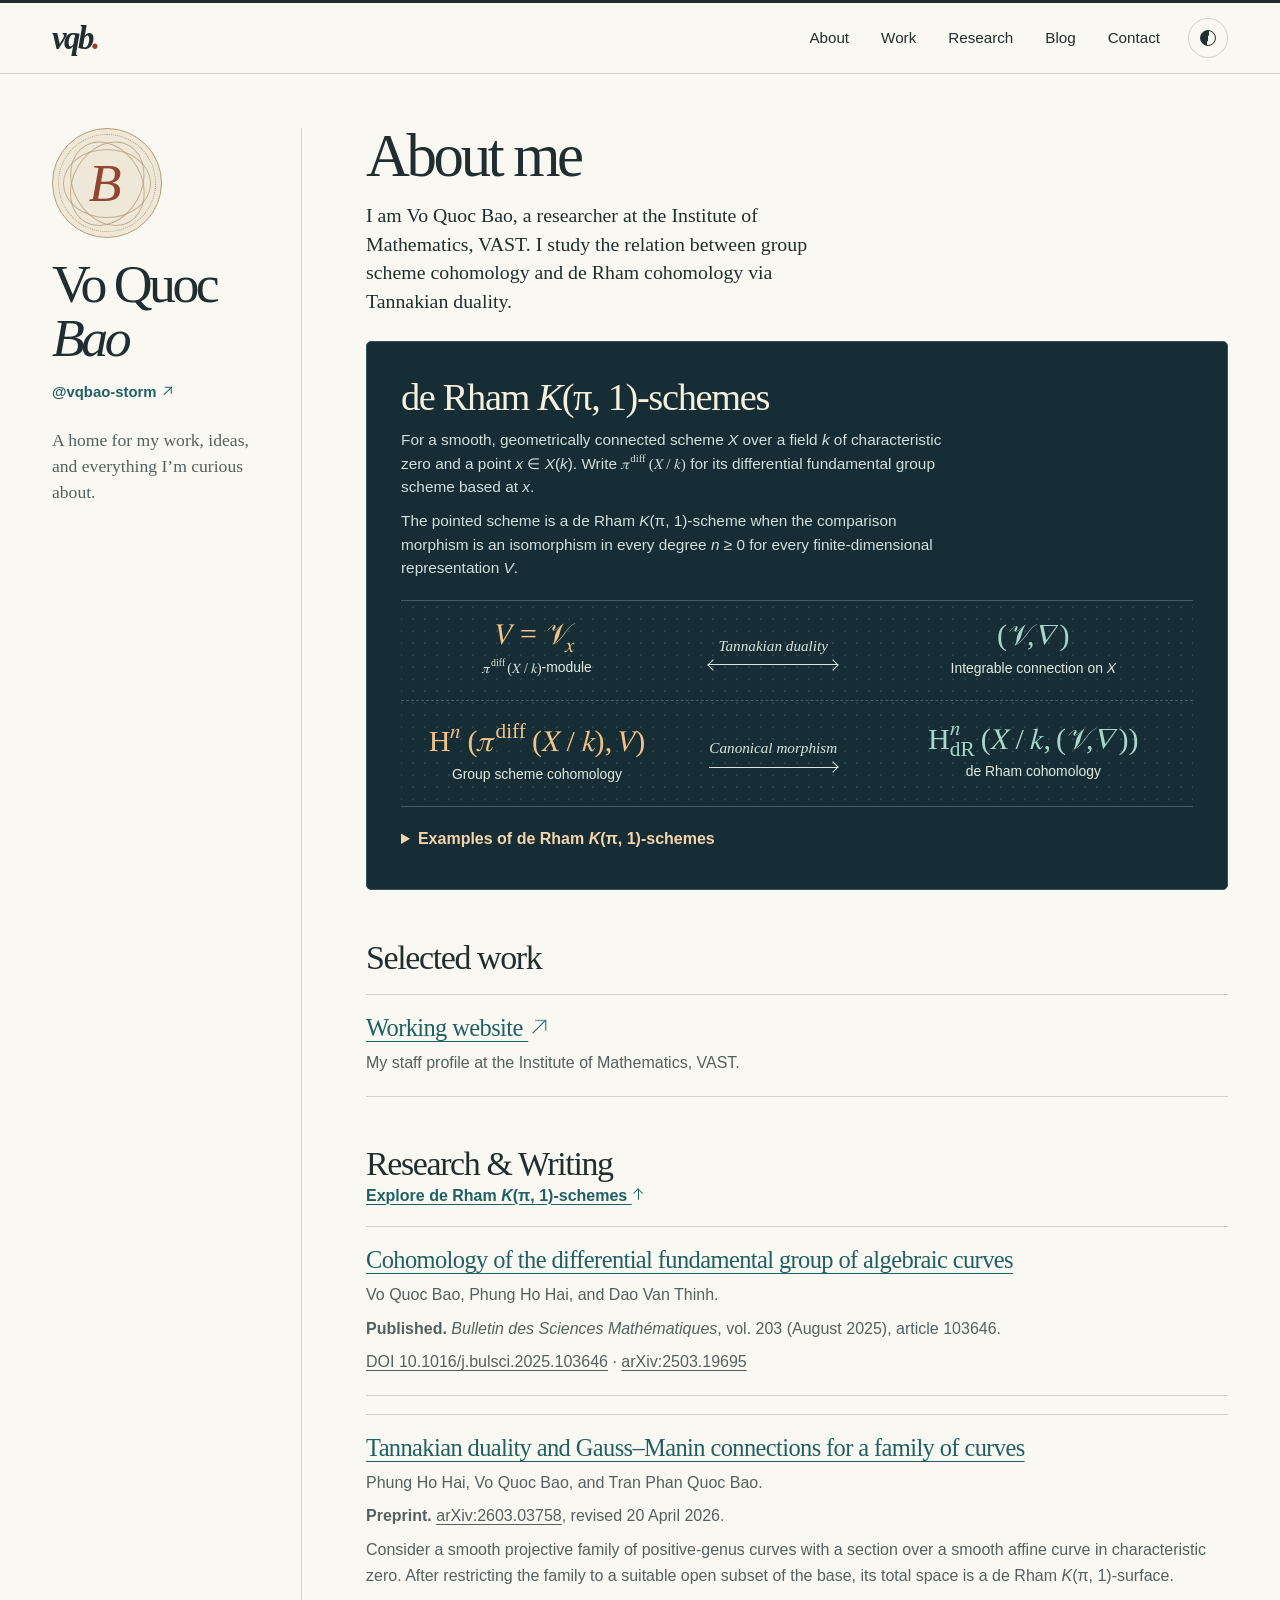
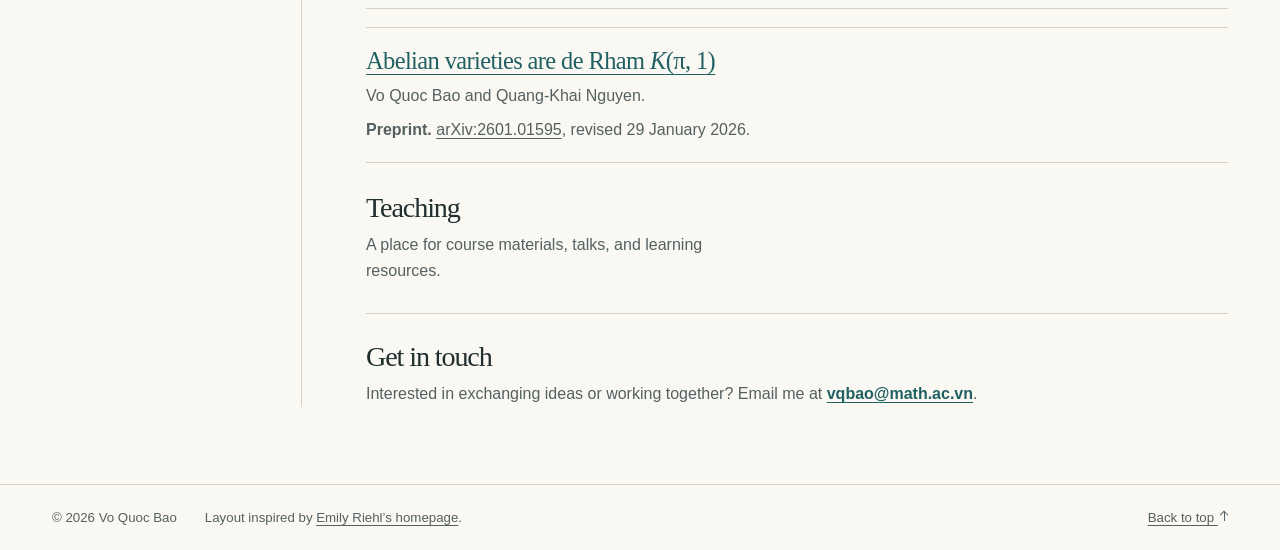
==== commit fb44e8a0: "Use the institute email address in Get in touch" ====
--- a/index.html
+++ b/index.html
@@ -136,7 +136,7 @@
 
       <section class="contact" id="contact" aria-labelledby="contact-title">
         <h2 id="contact-title">Get in touch</h2>
-        <p>Interested in exchanging ideas or working together? <a class="inline-link" href="https://github.com/vqbao-storm">Find me on GitHub <span class="link-arrow" aria-hidden="true"></span></a></p>
+        <p>Interested in exchanging ideas or working together? Email me at <a class="inline-link" href="mailto:vqbao@math.ac.vn">vqbao@math.ac.vn</a>.</p>
       </section>
     </div>
   </main>
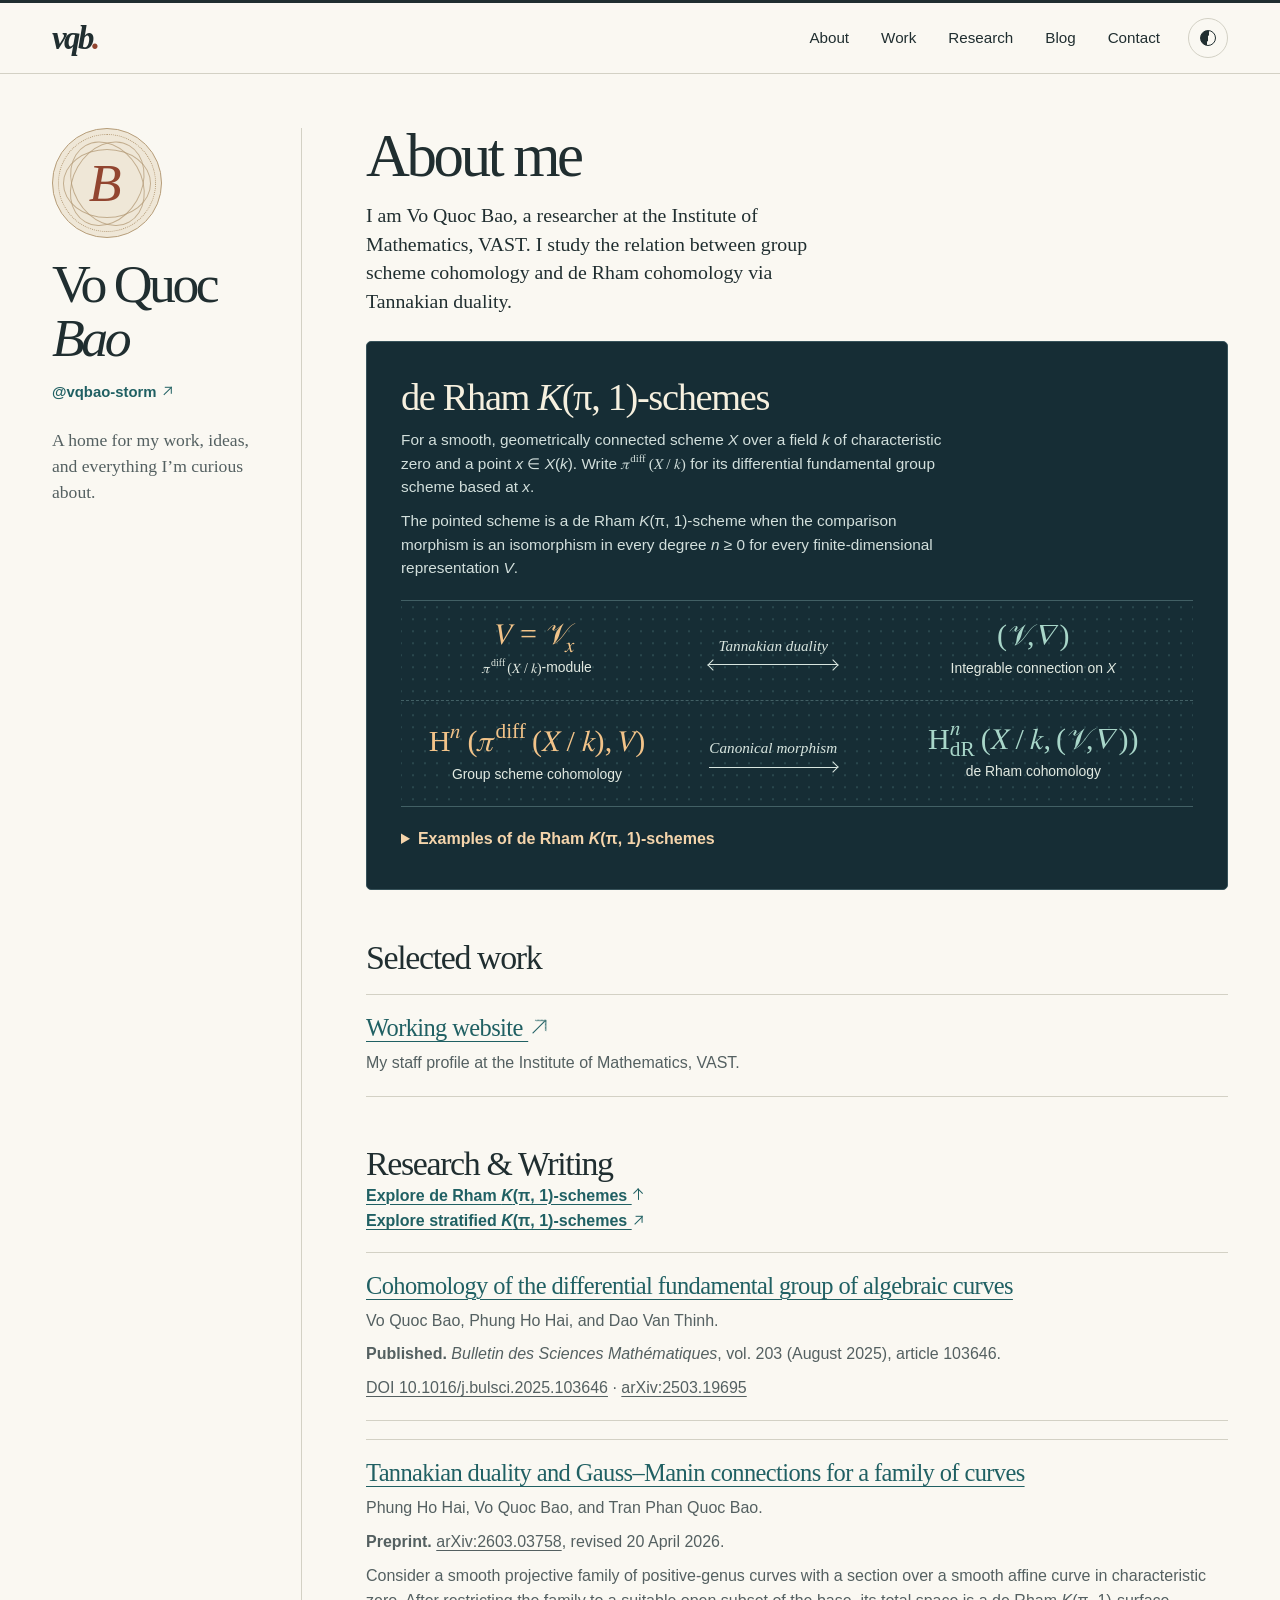
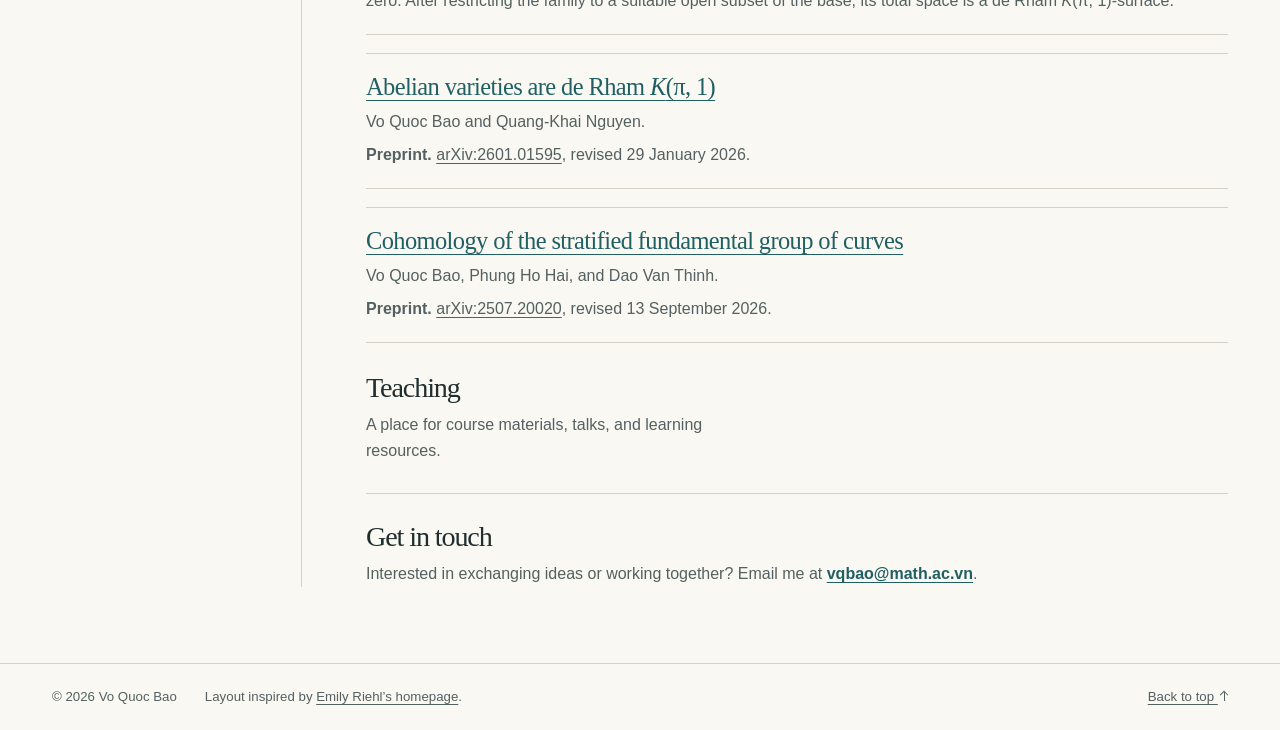
==== commit b90c9d7f: "Add a research topic on stratified K(π,1)-schemes" ====
--- a/index.html
+++ b/index.html
@@ -105,6 +105,7 @@
       <section class="work-section" id="publications" aria-labelledby="publications-title">
         <h2 id="publications-title">Research &amp; Writing</h2>
         <p><a class="inline-link" href="#cohomology-comparison">Explore de Rham <i>K</i>(π, 1)-schemes <span class="link-arrow up" aria-hidden="true"></span></a></p>
+        <p><a class="inline-link" href="stratified-k-pi-1.html">Explore stratified <i>K</i>(π, 1)-schemes <span class="link-arrow" aria-hidden="true"></span></a></p>
 
         <article class="work-entry" id="paper-curves">
           <h3><a href="https://doi.org/10.1016/j.bulsci.2025.103646">Cohomology of the differential fundamental group of algebraic curves</a></h3>
@@ -124,6 +125,12 @@
           <h3><a href="https://arxiv.org/abs/2601.01595">Abelian varieties are de Rham <i>K</i>(π, 1)</a></h3>
           <p>Vo Quoc Bao and Quang-Khai Nguyen.</p>
           <p><strong>Preprint.</strong> <a href="https://arxiv.org/abs/2601.01595">arXiv:2601.01595</a>, revised 29 January 2026.</p>
+        </article>
+
+        <article class="work-entry" id="paper-stratified-curves">
+          <h3><a href="https://arxiv.org/abs/2507.20020">Cohomology of the stratified fundamental group of curves</a></h3>
+          <p>Vo Quoc Bao, Phung Ho Hai, and Dao Van Thinh.</p>
+          <p><strong>Preprint.</strong> <a href="https://arxiv.org/abs/2507.20020">arXiv:2507.20020</a>, revised 13 September 2026.</p>
         </article>
       </section>
 
